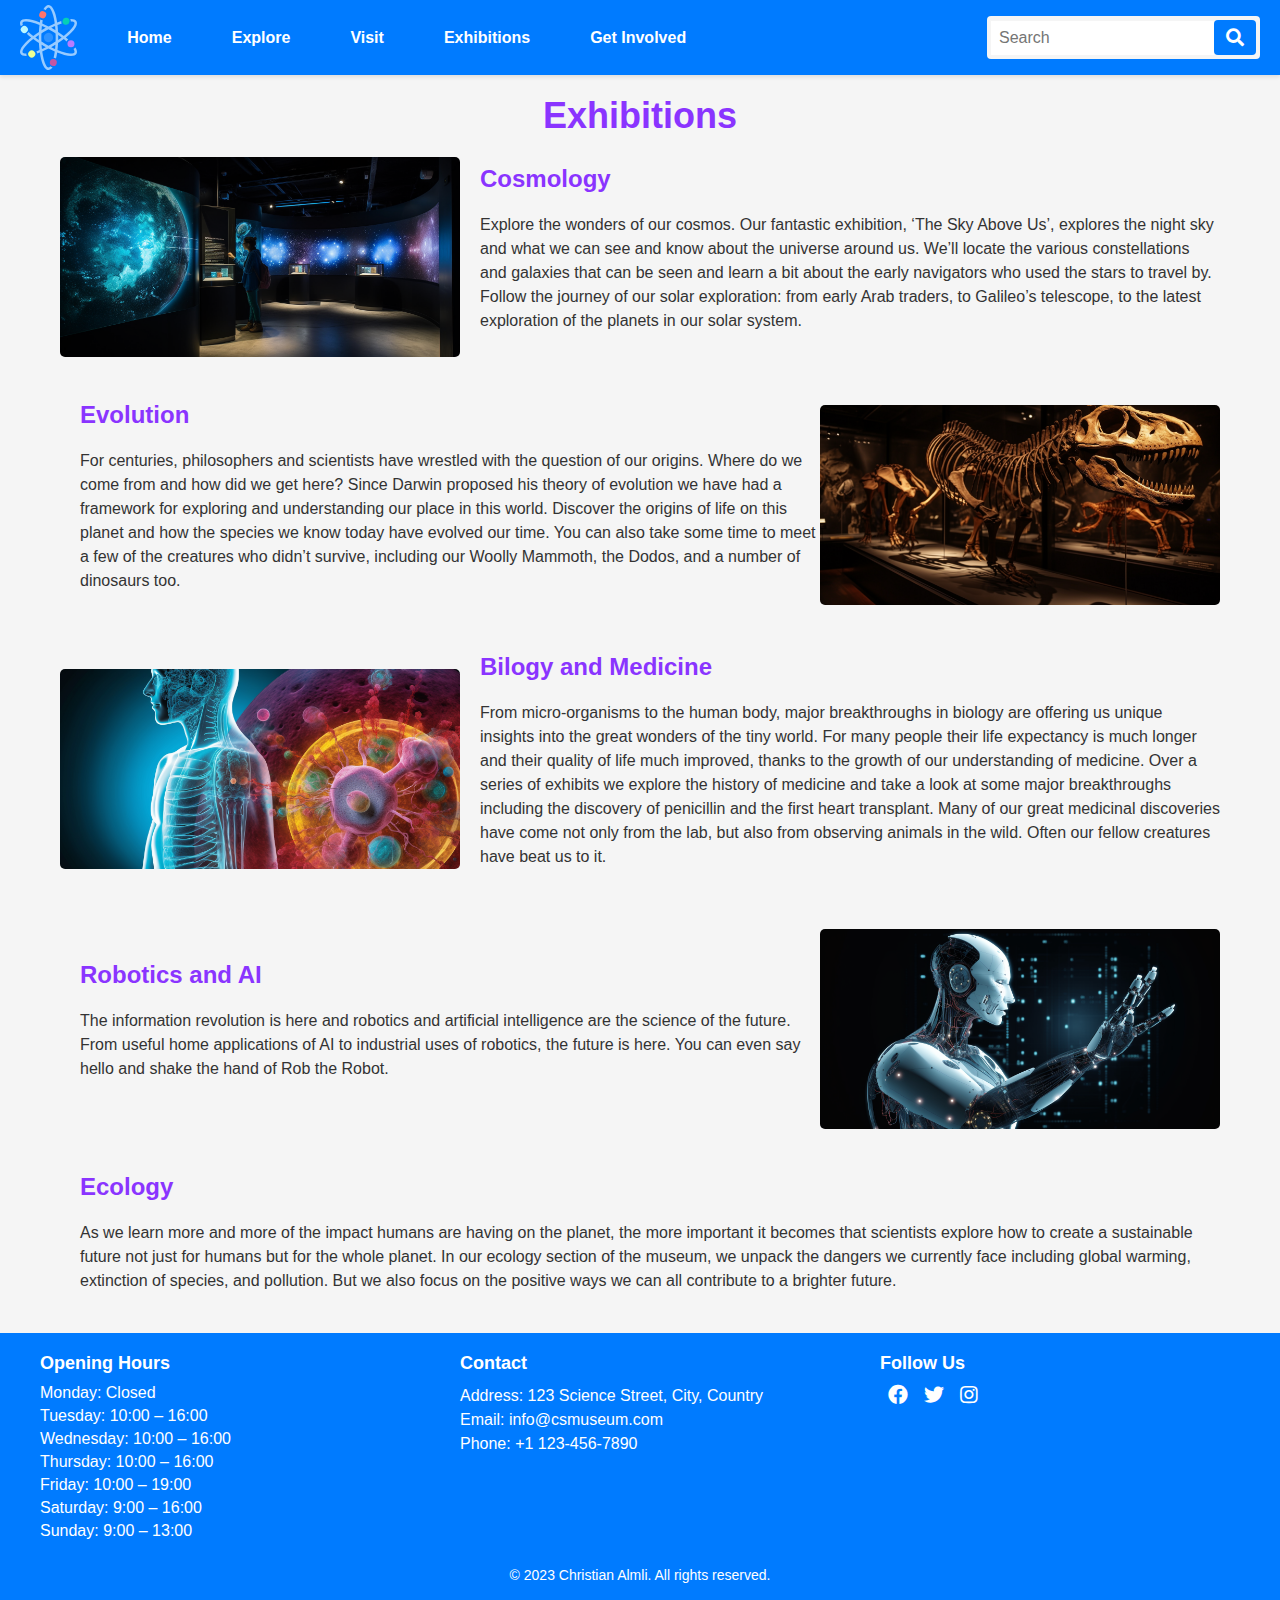
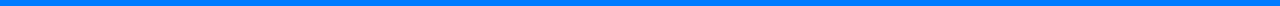
==== exhibitions.html @ c60a9776 "Finalization" ====
<!DOCTYPE html>
<html lang="en">
<head>
    <meta charset="UTF-8">
    <meta http-equiv="X-UA-Compatible" content="IE=edge">
    <meta name="viewport" content="width=device-width, initial-scale=1.0">
    <title>Exhibitions - CS Museum</title>
    <link rel="stylesheet" href="https://use.fontawesome.com/releases/v5.0.7/css/all.css">
    <link rel="stylesheet" href="/css/styles.css">
    <link rel="stylesheet" href="/css/row-reversed.css">
</head>
<body>
    <header>
        <nav class="navbar navbar-fixed">
            <div id="logo-container">
                <a href="index.html"><img id="logo" src="/images/logo/csm-pastell.svg" alt="Community Science Museum Logo"></a>
            </div>
            <div id="navScroll">
                <ul class="nav-list">
                    <li class="list-item"><a href="index.html" class="nav-link">Home</a></li>
                    <li class="list-item"><a href="explore.html" class="nav-link">Explore</a></li>
                    <li class="list-item"><a href="visit.html" class="nav-link">Visit</a></li>
                    <li class="list-item"><a href="exhibitions.html" class="nav-link">Exhibitions</a></li>
                    <li class="list-item"><a href="getinvolved.html" class="nav-link">Get Involved</a></li>
                </ul>
                <div class="search-bar">
                    <input type="text" placeholder="Search">
                    <button type="submit"><i class="fas fa-search"></i></button>
                </div>
            </div>
            <div class="hamburger-section" id="toggleMenu">
                <div class="line"></div>
                <div class="line"></div>
                <div class="line"></div>
            </div>
        </nav>
    </header>

    <div class="heading">
        <h1 class="fade-in">Exhibitions</h1>
    </div>

    <!-- Exhibitions -->
    <section id="cosmology" class="section">
        <div class="container">
            <div class="content row">
                <div class="image">
                    <img src="/images/csm-midjourney/Cosmology_exhib.png" alt="">
                </div>
                <div class="text">
                    <h2>Cosmology</h2>
                    <p>
                        Explore the wonders of our cosmos. Our fantastic exhibition, ‘The Sky Above Us’, 
                        explores the night sky and what we can see and know about the universe around us. 
                        We’ll locate the various constellations and galaxies that can be seen and learn a bit about 
                        the early navigators who used the stars to travel by.
                        Follow the journey of our solar exploration: from early Arab traders, to Galileo’s telescope, 
                        to the latest exploration of the planets in our solar system.
                    </p>
                </div>
            </div>
        </div>
    </section>

    <section id="evolution" class="section">
        <div class="container">
            <div class="content row-reversed">
                <div class="image">
                    <img src="/images/csm-midjourney/evolution.png" alt="Image of a dinosaur skeleton">
                </div>
                <div class="text">
                    <h2>Evolution</h2>
                    <p>
                        For centuries, philosophers and scientists have wrestled with the question of our origins. 
                        Where do we come from and how did we get here? Since Darwin proposed his theory of evolution we 
                        have had a framework for exploring and understanding our place in this world.
                        Discover the origins of life on this planet and how the species we know today have evolved our time. 
                        You can also take some time to meet a few of the creatures who didn’t survive, 
                        including our Woolly Mammoth, the Dodos, and a number of dinosaurs too.
                    </p>
                </div>
            </div>
        </div>
    </section>

    <section id="bio-medicine" class="section">
        <div class="container">
            <div class="content row">
                <div class="image">
                    <img src="/images/csm-midjourney/Biology_exhib.png" alt="">
                </div>
                <div class="text">
                    <h2>Bilogy and Medicine</h2>
                    <p>
                        From micro-organisms to the human body, major breakthroughs in biology are offering us 
                        unique insights into the great wonders of the tiny world. 
                        For many people their life expectancy is much longer and their quality of life much improved, 
                        thanks to the growth of our understanding of medicine. 
                        Over a series of exhibits we explore the history of medicine and take a look at some major breakthroughs 
                        including the discovery of penicillin and the first heart transplant. 
                        Many of our great medicinal discoveries have come not only from the lab, 
                        but also from observing animals in the wild. Often our fellow creatures have beat us to it.
                    </p>
                </div>
            </div>
        </div>
    </section>

    <section id="robo-AI" class="section">
        <div class="container">
            <div class="content row-reversed">
                <div class="image">
                    <img src="/images/csm-midjourney/Robot-AI_exhib.png" alt="">
                </div>
                <div class="text">
                    <h2>Robotics and AI</h2>
                    <p>
                        The information revolution is here and robotics and artificial intelligence are the science of the future. 
                        From useful home applications of AI to industrial uses of robotics, the future is here. 
                        You can even say hello and shake the hand of Rob the Robot.
                    </p>
                </div>
            </div>
        </div>
    </section>

    <section id="ecology" class="section">
        <div class="container">
            <div class="content row">
                <div class="image">
                    <img src="/images/csm-midjourney/" alt="">
                </div>
                <div class="text">
                    <h2>Ecology</h2>
                    <p>
                        As we learn more and more of the impact humans are having on the planet, the more important it becomes that 
                        scientists explore how to create a sustainable future not just for humans but for the whole planet.
                        In our ecology section of the museum, we unpack the dangers we currently face including global warming, extinction of species, and pollution. 
                        But we also focus on the positive ways we can all contribute to a brighter future.
                    </p>
                </div>
            </div>
        </div>
    </section>
</div>

    <footer>
        <div class="footer-content">
            <div class="footer-column">
                <h5>Opening Hours</h5>
                <ul>
                    <li>Monday: Closed</li>
                    <li>Tuesday: 10:00 – 16:00</li>
                    <li>Wednesday: 10:00 – 16:00</li>
                    <li>Thursday: 10:00 – 16:00</li>
                    <li>Friday: 10:00 – 19:00</li>
                    <li>Saturday: 9:00 – 16:00</li>
                    <li>Sunday: 9:00 – 13:00</li>
                </ul>
            </div>
            <div class="footer-column">
                <h5>Contact</h5>
                <p>Address: 123 Science Street, City, Country</p>
                <p>Email: info@csmuseum.com</p>
                <p>Phone: +1 123-456-7890</p>
            </div>
            <div class="footer-column">
                <h5>Follow Us</h5>
                <ul class="social-media">
                    <li><a href="#"><i class="fab fa-facebook"></i></a></li>
                    <li><a href="#"><i class="fab fa-twitter"></i></a></li>
                    <li><a href="#"><i class="fab fa-instagram"></i></a></li>
                </ul>
            </div>
        </div>
        <div class="copyright">
            <p>&copy; 2023 Christian Almli. All rights reserved.</p>
        </div>
    </footer>
    <script src="/js/responsiveNav.js"></script>
</body>
</html>
---- css/styles.css ----
/* IMPORT FONTS */

/* GLOBAL STYLES */
* {
    box-sizing: border-box;
    padding: 0;
    margin: 0;
}

body {
    background-color: #f5f5f5;
    color: #666;
    min-height: 100vh;
    font-family: "Poppins", sans-serif;
    display: grid;
    grid-template-rows: 1fr auto;
}

.container {
    max-width: 1200px;
    margin: 0 auto;
    padding: 0 20px;
}

h1 {
    margin-top: 20px;
    color: #8a34ff;
    font-size: 36px;
    text-align: center;
    animation: fade-in 1s;
}

.section {
    padding: 20px 0;
}

h2 {
    font-size: 30px;
    color: #8a34ff;
    margin-bottom: 20px;
}

p {
    color: #333;
    line-height: 1.5;
}

header {
    width: 100%;
    position: sticky;
    top: 0;
    display: flex;
    align-items: center;
    z-index: 99;
    box-shadow: 0 2px 4px rgba(0, 0, 0, 0.1);
}

#logo-container a {
    padding: 5px 20px 5px 20px;
    display: flex;
}
#logo {
    height: 65px;
    cursor: pointer;

}

.btn {
    font-size: 16px;
    font-weight: bold;
    border-radius: 20px;
    cursor: pointer;
    border: none;
    margin-top: 3rem;
    max-width: 10rem;
    text-align: center;
    padding: 10px 10px;
    transition: background-color 0.3s ease;
}

.btn:hover {
    background-color: #1e90ff;
}

.btn-link {
    display: block;
    text-decoration: none;
}

/* HAMBURGER SECTION */
.hamburger-section {
    cursor: pointer;
    z-index: 999;
    display: block;
    margin-right: 20px;
}

.line {
    width: 35px;
    height: 2px;
    background-color: #fff;
    margin-bottom: 7px;
    box-shadow: 3px 3px 10px rgb(0, 0, 0);
}

/* NAVIGATION */
#navScroll {
    background-color: #007bff;
    display: none;
    width: 100%;
    position: absolute;
    box-shadow: 0 4px 4px rgba(0, 0, 0, 0.2);
}

#navScroll.active {
    display: block;
    margin-top: 26rem;
}

nav {
    width: 100%;
    display: flex;
    flex-direction: row;
    justify-content: space-between;
    align-items: center;
}

.navbar-fixed {
    background-color: #007bff;
}

nav a {
    text-decoration: none;
    color: #fff;
    font-weight: bold;
    transition: color 0.3s ease;
}
nav a:hover {
    color: #ffdd57;
    animation: bounce 0.3s ease;
}
@keyframes bounce {
    0% {
        transform: translateY(0)
    }
    50% {
        transform: translateY(-4px);
    }
    100% {
        tansform: translateY(0);
    }
}
.nav-link {
    padding: 20px 5%;
    display: block;
}
.list-item {
    list-style: none;
}


/* SEARCHBAR */
.search-bar {
    display: flex;
    align-items: center;
    background-color: #f5f5f5;
    border-radius: 4px;
    padding: 4px;
    margin: 20px 20px;
}
.search-bar input[type="text"] {
    flex: 1;
    border: none;
    outline: none;
    padding: 8px;
    font-size: 16px;
}
.search-bar button[type="submit"] {
    background-color: #007bff;
    border: none;
    color: #fff;
    padding: 8px 12px;
    cursor: pointer;
    border-radius: 4px;
    transition: background-color 0.3s ease;
}
.search-bar button[type="submit"]:hover {
    background-color: #1e90ff;
}
.fa-search {
    font-size: 18px;
}


@media (min-width: 960px) {
    header {
        position: sticky;
    }
    .hamburger-section {
        display: none;
    }
    #navScroll {
        background-color: transparent;
        display: flex;
        justify-content: space-between;
        align-items: center;
        position: relative;
        box-shadow: none;
    }
    .nav-list {
        display: flex;
        flex-direction: row;
    }
    .nav-list li {
        margin-right: 20px;
        margin-left: 20px;
    }
    .nav-link {
        padding: 10px;
    }
    .search-bar {
        margin: 0;
        margin-right: 20px;
    }

}

/* HERO SECTION */
.hero-content {
    display: flex;
    flex-direction: column;
    align-items: center;
    justify-content: center;
}
.hero-section {
    text-align: center;
}
#hero-bg {
    background-image: url(/images/csm-midjourney/science-girl-bubbles.png);
    background-repeat: no-repeat;
    background-size: cover;
    background-position: center center;
    height: 80vh;
    box-shadow: 0px 4px 4px 0px #00000040,inset 0 0 0 1000px rgba(0,0,0,.3);
}
#hero-heading {
    color: #fff;
    text-shadow: 2px 2px 4px rgba(0, 0, 0, 0.5);
    font-size: 32px;
}


a.btn-link {
    color: #fff;
}

/* HOME PAGE CONTENT */

main {
    padding: 3rem 20px 3rem 20px;
}
.header {
    text-align: center;
    margin-bottom: 3rem;
}
.slogan {
    font-size: 32px;
    font-style: italic;
    font-weight: 700;
    color: #8a34ff;
    margin-bottom: 10px;
}
.subheading {
    font-size: 22px;
    margin-bottom: 20px;
}
.header p {
    font-size: 18px;
}
.btn {
    display: inline-block;
    padding: 10px 20px;
    font-size: 16px;
    text-decoration: none;
    background-color: #007bff;
    box-shadow: 2px 2px 4px rgba(0, 0, 0, 0.5);
    color: #fff;
}
.content-container {
    margin-bottom: 3rem;
}


/* home events */
.events-heading {
    font-size: 24px;
    font-weight: 800;
    color: #8a34ff;
    margin-bottom: 20px;
}
.event-card {
    display: flex;
    flex-wrap: wrap;
    flex-direction: column;
    border: 1px solid #ccc;
    border-radius: 5px;
    box-shadow: 0 2px 4px rgba(0, 0, 0, 0.2);
    margin-bottom: 20px;
}
.event-image {
    flex: 0 0 150px;
    width: 100%;
    height: auto;
    object-fit: cover;
    border-top-left-radius: 4px;
    border-bottom-left-radius: 4px;
}
.event-details {
    flex: 1 1 100%;
    display: flex;
    flex-direction: column;
    justify-content: space-between;
    padding: 10px;
}
.event-title {
    font-size: 18px;
    margin: 0 0 10px;
}
.event-description {
    font-size: 14px;
    margin-bottom: 10px;
    overflow: hidden;
    text-overflow: ellipsis;
    display: -webkit-box;
    -webkit-line-clamp: 3;
    -webkit-box-orient: vertical;
}
.event-date {
    display: flex;
    align-items: center;
    margin-top: auto;
}
.event-day {
    font-size: 20px;
    font-weight: bold;
    background-color: #ccc;
    color: #fff;
    padding: 5px 10px;
    border-radius: 4px;
}
.event-month {
    margin-left: 10px;
}
.event-btn {
    margin-top: auto;
    padding: 8px 16px;
    background-color: #007bff;
    color: #fff;
    text-decoration: none;
    border-radius: 4px;
    font-weight: bold;
    transition: background-color 0.3s ease;
    text-align: center;
}
.event-btn:hover {
    background-color: #1e90ff;
}

/* home exhibitions */
#home-exhibition {
    text-align: center;
    font-size: 18px;
}

.exhib-heading {
    text-transform: uppercase;
    font-size: 28px;
}

.highlight {
    font-weight: bold;
}

.exhib-image {
    margin-bottom: 20px;
}

.exhib-image img {
    max-width: 100%;
    height: auto;
    border-radius: 8px;
    box-shadow: 0 0 10px rgba(0, 0, 0, 0.2);
}

.exhib-text {
    margin-bottom: 15px;
    color: #666;
}

/* FOOTER */
footer {
    background-color: #007bff;
    color: #fff;
    padding: 20px;
    text-align: center;
}
footer p {
    color: #fff;
}
.footer-content {
    display: flex;
    flex-wrap: wrap;
    justify-content: center;
    gap: 20px;
}
.footer-column {
    flex-basis: 100%;
    max-width: 300px;
    text-align: center;
}
.footer-column h5 {
    font-size: 18px;
    margin-bottom: 10px;
}
.footer-column ul {
    list-style-type: none;
    padding: 0;
    margin: 0;
}
.footer-column li {
    margin-bottom: 5px;
}
.social-media {
    margin-top: 20px;
    display: flex;
    justify-content: center;
}
.social-media ul {
    display: flex;
    justify-content: center;
    margin: 0;
    padding: 0;
}
.social-media li {
    margin: 0 8px;
}
.social-media a {
    color: #fff;
    font-size: 20px;
}
.social-media a:hover {
    color: #f4f4f4;
}
.copyright {
     margin-top: 20px;
     font-size: 14px;
}

@media (min-width: 768px) {
    /* general responsiveness */
    main {
        max-width: 1200px;
        margin-left: auto;
        margin-right: auto;
    }
    /* homepage events responsive */
    .event-card {
        flex-direction: row;
        flex-wrap: nowrap;
    }
    .event-image {
        width: 150px;
    }
    /* footer responsive */
    .footer-content {
        justify-content: space-between;
        max-width: 1200px;
        margin-left: auto;
        margin-right: auto;
    }
    .footer-column {
        flex-basis: 30%;
        max-width: none;
        text-align: left;
    }
    .footer-column h5 {
        text-align: left;
    }
    .footer-column p {
        text-align: left;
    }
    .social-media {
        justify-content: flex-start;
    }
    .social-media ul {
        justify-content: flex-end;
    }
}
---- css/row-reversed.css ----
.content {
    display: flex;
    align-items: center;
    flex-direction: column;
}

.text {
    margin-left: 20px;
}

.image {
    text-align: center;
    animation: zoom-in 1s;
}

.image img {
    width: 100%;
    height: auto;
    border-radius: 5px;
    
}

.section h2 {
    font-size: 24px;
    margin-bottom: 20px;
}

section p {
    margin-bottom: 20px;
}

.contact-section {
    background-color: #fff;
    text-align: center;
}

.contact-buttons {
    margin-top: 20px;
}

.contact-btn,
.donate-btn {
    display: inline-block;
    padding: 8px 16px;
    background-color: #007bff;
    color: #fff;
    text-decoration: none;
    border-radius: 5px;
    margin-right: 10px;
    transition: background-color 0.3s ease;
}

.contact-btn:hover,
.donate-btn:hover {
    background-color: #0056b3;
}

.donate-section {
    text-align: center;
}

/* Keyframe Animations */
@keyframes fadeIn {
    from {
        opacity: 0;
    }
    to {
        opacity: 1;
    }
}

@keyframes zoom-in {
    from {
        transform: scale(0);
    }
    to {
        transform: scale(1);
    }
}

.content {
    animation: fadeIn 1s ease-in-out;
}

@media (min-width: 768px) {
    .content {
        flex-direction: row;
    }
    
    .image img {
        width: 400px;
    }

    .row {
        display: flex;
        flex-direction: row;
    }

    .row-reversed {
        display: flex;
        flex-direction: row-reverse;
    }
}
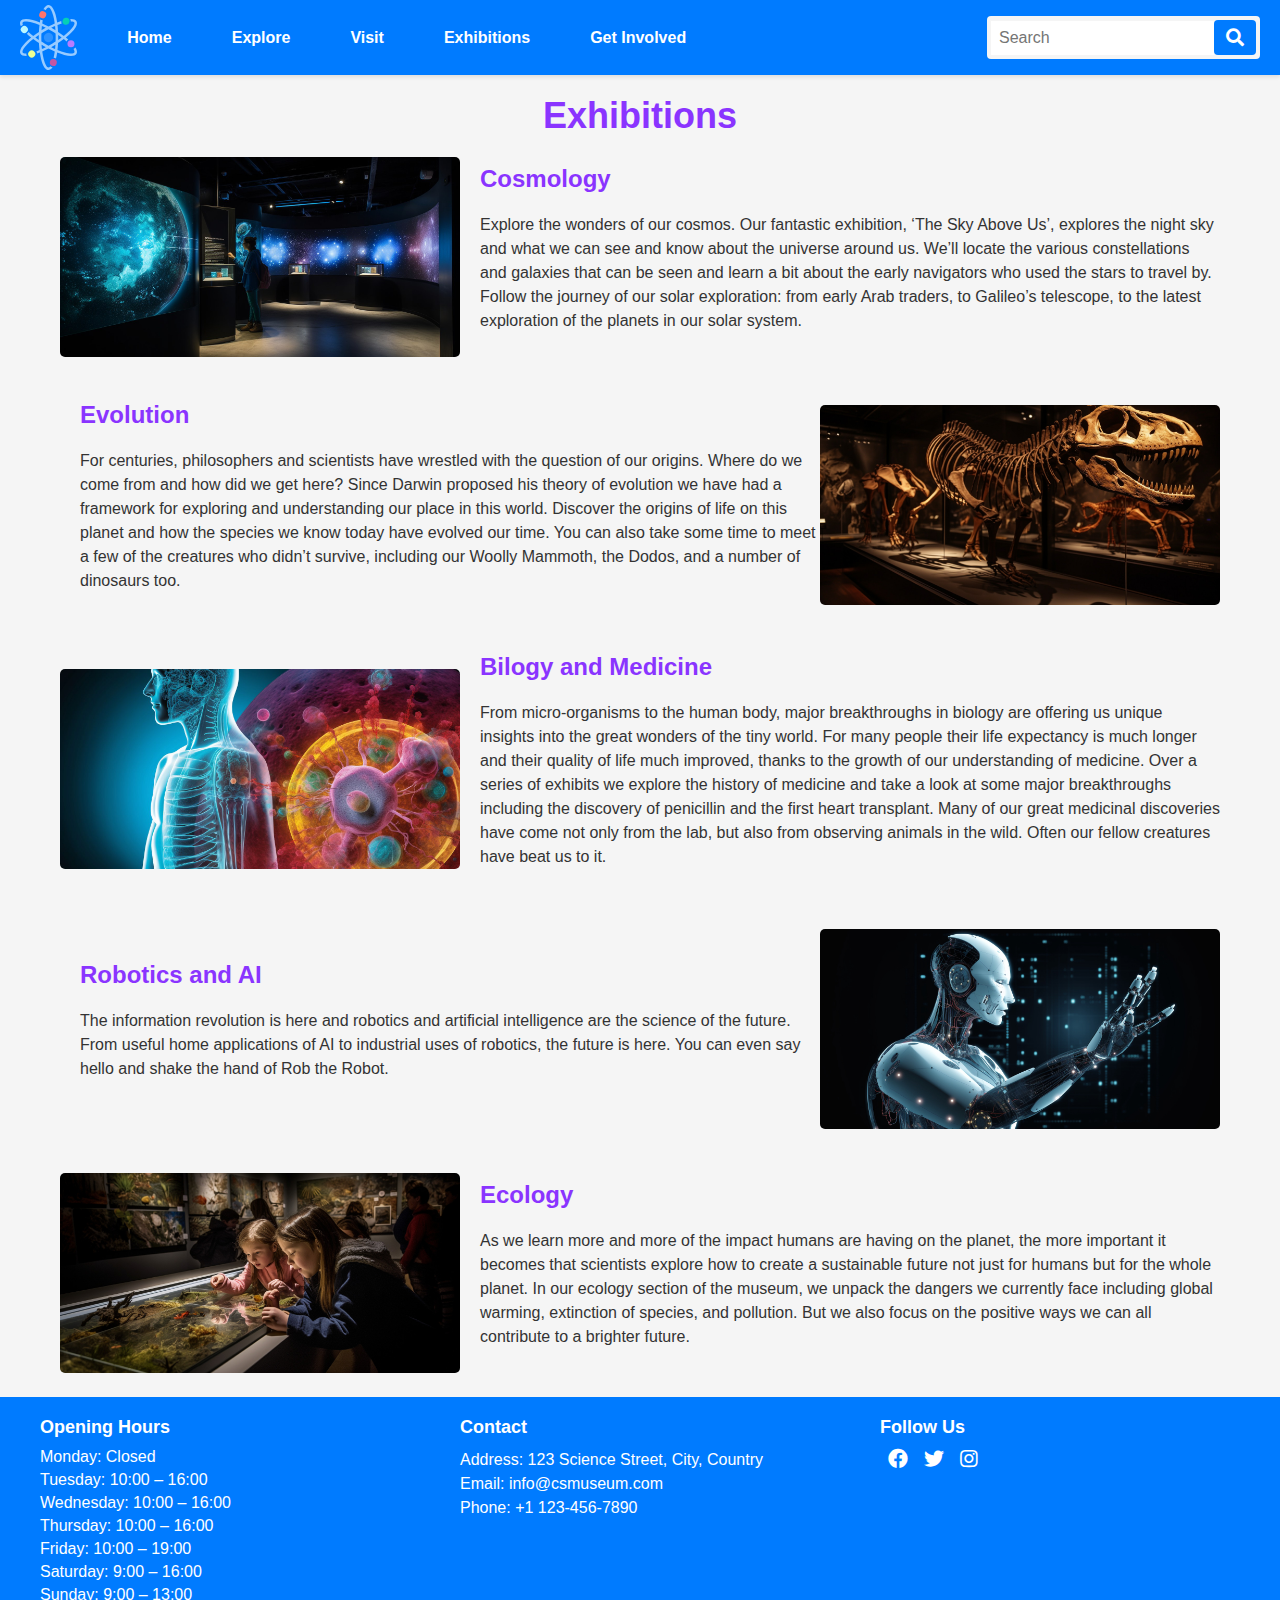
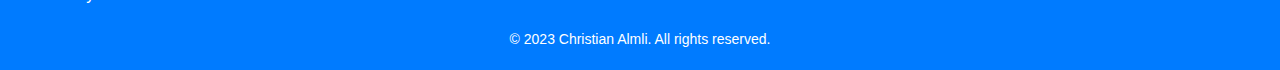
==== commit 90bed55f: "Added meta desc and compressed images" ====
--- a/exhibitions.html
+++ b/exhibitions.html
@@ -4,6 +4,7 @@
     <meta charset="UTF-8">
     <meta http-equiv="X-UA-Compatible" content="IE=edge">
     <meta name="viewport" content="width=device-width, initial-scale=1.0">
+    <meta name="description" content="Delve into the captivating exhibitions at our Community Science Museum. From cosmic wonders and evolutionary marvels to breakthroughs in biology and the future of robotics and AI, our diverse exhibits offer a stimulating exploration of scientific advancements that shape our world.">
     <title>Exhibitions - CS Museum</title>
     <link rel="stylesheet" href="https://use.fontawesome.com/releases/v5.0.7/css/all.css">
     <link rel="stylesheet" href="/css/styles.css">
@@ -45,7 +46,7 @@
         <div class="container">
             <div class="content row">
                 <div class="image">
-                    <img src="/images/csm-midjourney/Cosmology_exhib.png" alt="">
+                    <img src="/images/compressed/Cosmology_exhib.png" alt="Illustratig cosmology">
                 </div>
                 <div class="text">
                     <h2>Cosmology</h2>
@@ -66,7 +67,7 @@
         <div class="container">
             <div class="content row-reversed">
                 <div class="image">
-                    <img src="/images/csm-midjourney/evolution.png" alt="Image of a dinosaur skeleton">
+                    <img src="/images/compressed/evolution.png" alt="Image of a dinosaur skeleton">
                 </div>
                 <div class="text">
                     <h2>Evolution</h2>
@@ -87,7 +88,7 @@
         <div class="container">
             <div class="content row">
                 <div class="image">
-                    <img src="/images/csm-midjourney/Biology_exhib.png" alt="">
+                    <img src="/images/compressed/Biology_exhib.png" alt="">
                 </div>
                 <div class="text">
                     <h2>Bilogy and Medicine</h2>
@@ -110,7 +111,7 @@
         <div class="container">
             <div class="content row-reversed">
                 <div class="image">
-                    <img src="/images/csm-midjourney/Robot-AI_exhib.png" alt="">
+                    <img src="/images/compressed/Robot-AI_exhib.png" alt="Image of an AI robot">
                 </div>
                 <div class="text">
                     <h2>Robotics and AI</h2>
@@ -128,7 +129,7 @@
         <div class="container">
             <div class="content row">
                 <div class="image">
-                    <img src="/images/csm-midjourney/" alt="">
+                    <img src="/images/compressed/Ecology-img.png" alt="Photo of two girls interacting with some ecology exhibit">
                 </div>
                 <div class="text">
                     <h2>Ecology</h2>
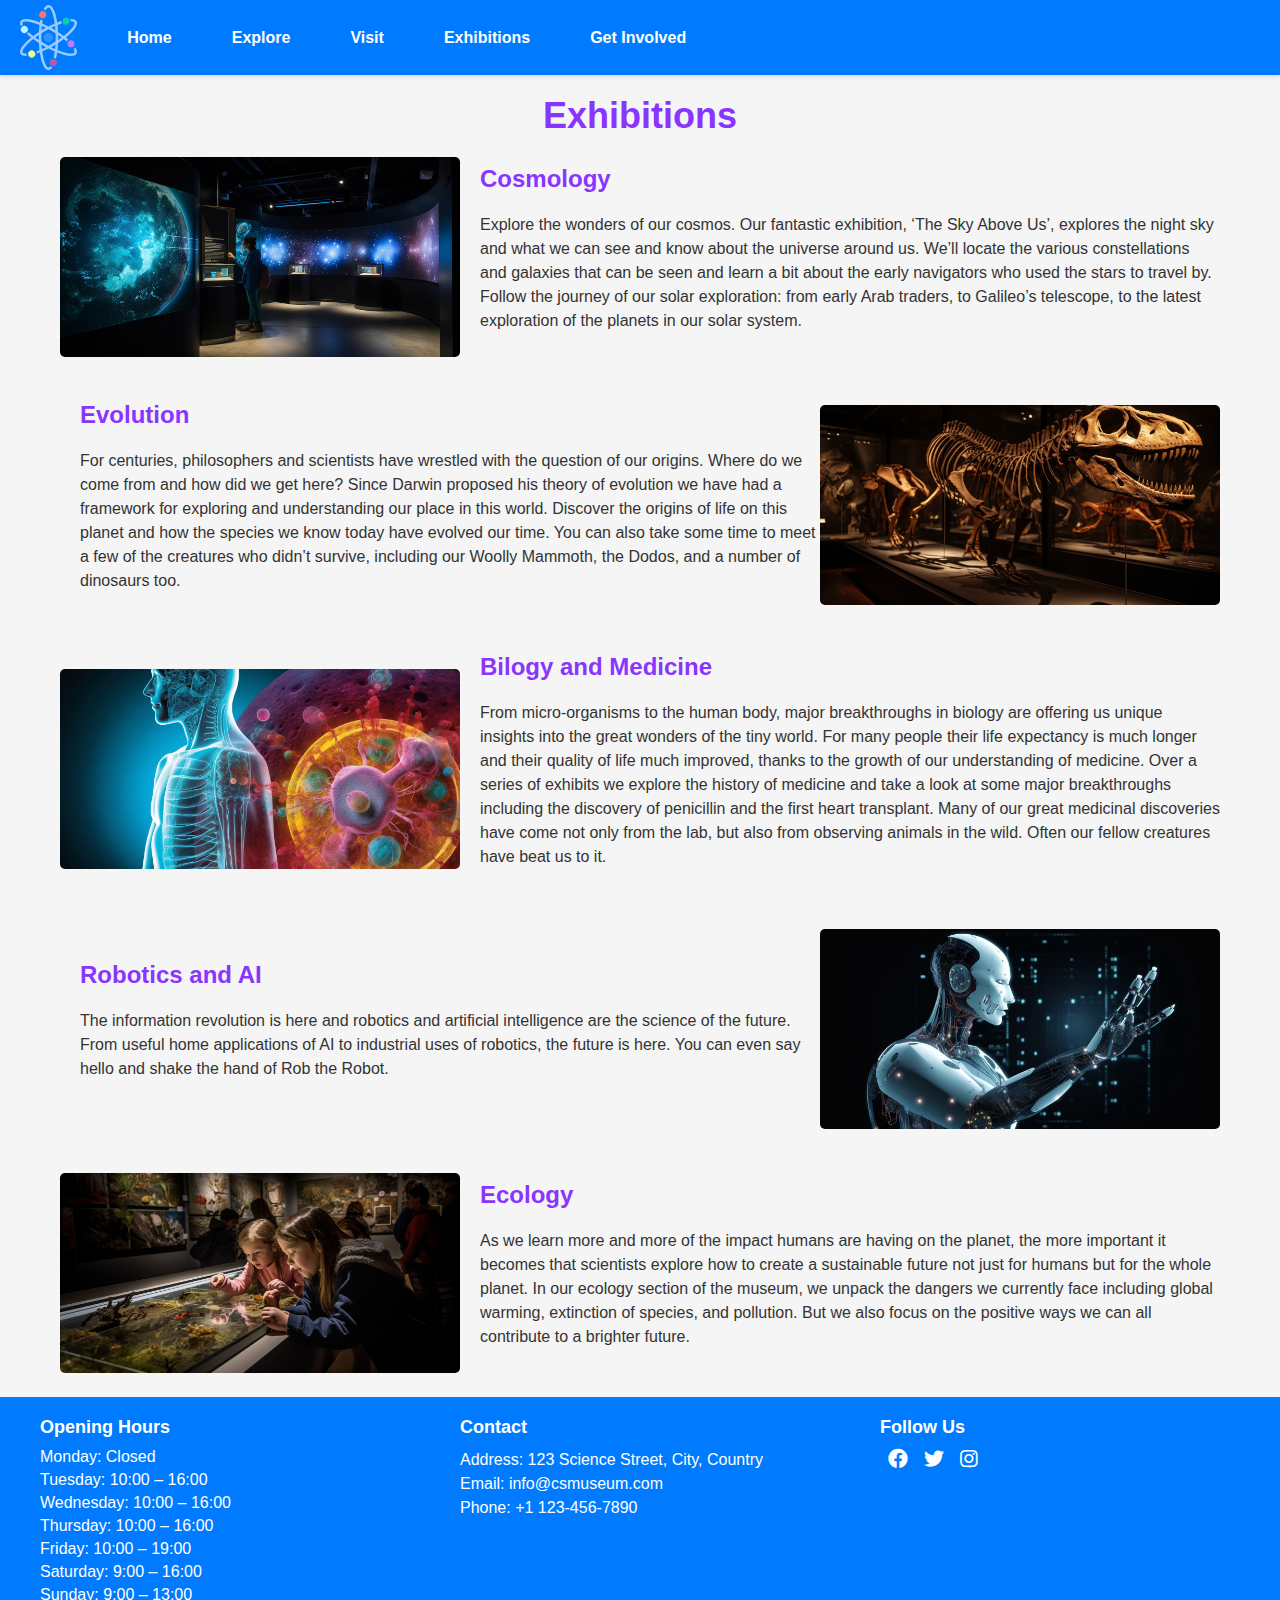
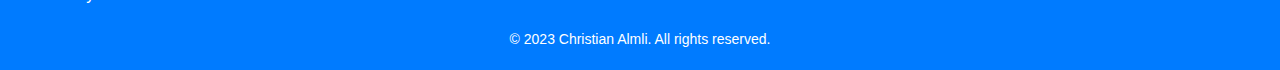
==== commit 07697ead: "Added project mockup image" ====
--- a/exhibitions.html
+++ b/exhibitions.html
@@ -24,10 +24,11 @@
                     <li class="list-item"><a href="exhibitions.html" class="nav-link">Exhibitions</a></li>
                     <li class="list-item"><a href="getinvolved.html" class="nav-link">Get Involved</a></li>
                 </ul>
-                <div class="search-bar">
+                <!-- Search Bar will be implemented later -->
+                <!-- <div class="search-bar">
                     <input type="text" placeholder="Search">
                     <button type="submit"><i class="fas fa-search"></i></button>
-                </div>
+                </div> -->
             </div>
             <div class="hamburger-section" id="toggleMenu">
                 <div class="line"></div>
--- a/css/styles.css
+++ b/css/styles.css
@@ -236,7 +236,7 @@
     text-align: center;
 }
 #hero-bg {
-    background-image: url(/images/csm-midjourney/science-girl-bubbles.png);
+    background-image: url(/images/compressed/science-girl-bubbles.png);
     background-repeat: no-repeat;
     background-size: cover;
     background-position: center center;
@@ -456,6 +456,13 @@
      font-size: 14px;
 }
 
+@media (min-width: 270px) {
+    .hero-section {
+        position: absolute;
+        bottom: 15%;
+    }
+}
+
 @media (min-width: 768px) {
     /* general responsiveness */
     main {
@@ -495,4 +502,58 @@
     .social-media ul {
         justify-content: flex-end;
     }
+}
+
+@media (min-width: 850px) {
+        /* hero */
+        .hero-section {
+            text-align: left;
+            right: 20px;
+            bottom: 50%;
+            position: absolute;
+        }
+        h1#hero-heading {
+            font-size: 2.5rem;
+            overflow: hidden;
+            text-overflow: ellipsis;
+            word-wrap: break-word;
+            -webkit-line-clamp: 2;
+            max-width: 400px;
+            -webkit-box-orient: vertical;
+            text-align: left;
+        }
+        .hero-cta {
+            padding: 17px 45px;
+            border-radius: 30px;
+        }
+        .btn {
+            max-width: none;
+        }
+}
+
+@media (min-width: 1700px) {
+        /* hero */
+        .hero-section {
+            text-align: right;
+            right: 10%;
+            bottom: 30%;
+            position: absolute;
+        }
+        h1#hero-heading {
+            font-size: 2.5rem;
+            max-width: none;
+        }
+        .hero-cta {
+            padding: 17px 45px;
+            border-radius: 30px;
+        }
+        .btn {
+            max-width: none;
+        }
+
+        @media (min-width: 2200px) {
+            h1#hero-heading {
+                font-size: 3.2rem;
+            }
+        }
 }